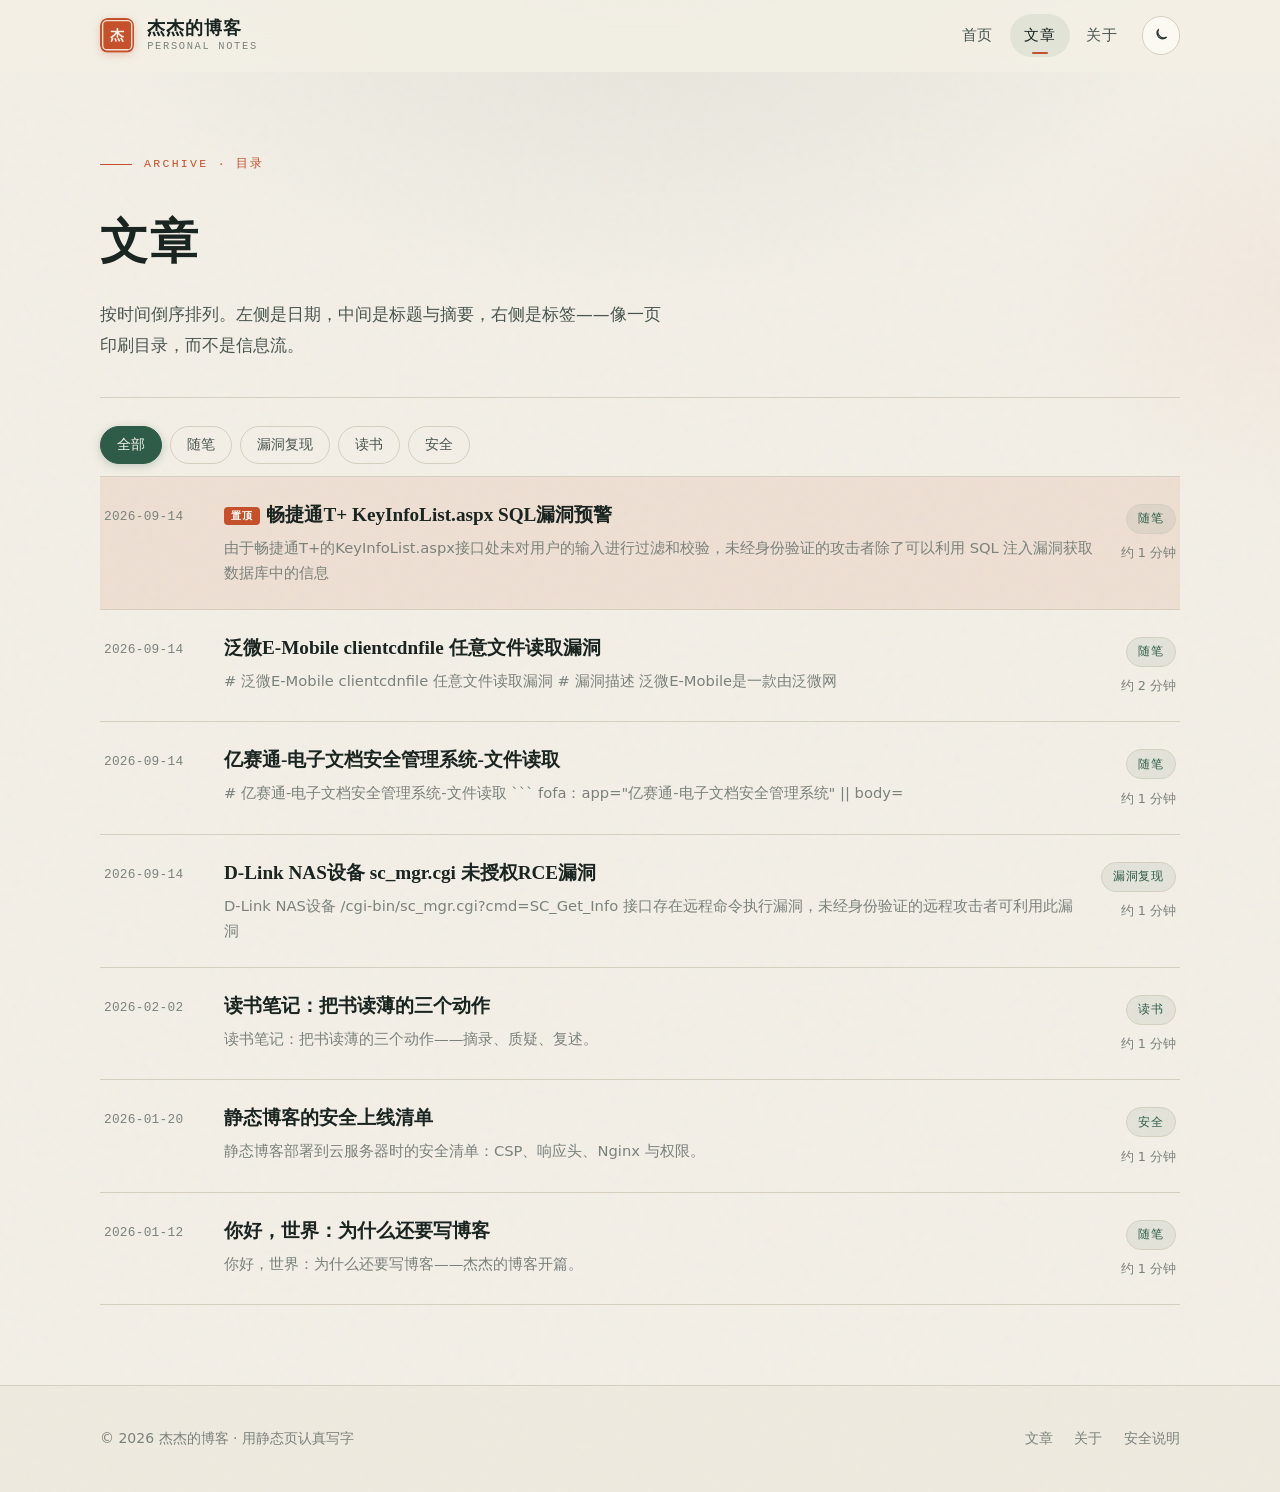
==== posts.html @ 8158917f "Initial release: 杰杰的博客 static site with admin writer - Public blog pages, theme, markdown rendering " ====
<!DOCTYPE html>
<html lang="zh-CN">
<head>
  <meta charset="UTF-8">
  <meta name="viewport" content="width=device-width, initial-scale=1">
  <meta name="description" content="杰杰的博客文章目录：技术、安全、读书与随笔。">
  <meta name="color-scheme" content="light dark">
  <meta http-equiv="Content-Security-Policy" content="default-src 'self'; script-src 'self'; style-src 'self'; img-src 'self' data:; font-src 'self'; connect-src 'self'; base-uri 'self'; form-action 'self'; frame-ancestors 'none'; object-src 'none'">
  <meta name="referrer" content="strict-origin-when-cross-origin">
  <title>文章 · 杰杰的博客</title>
  <link rel="icon" href="assets/favicon.svg" type="image/svg+xml">
  <link rel="stylesheet" href="assets/css/style.css">
  <script src="assets/js/main.js" defer></script>
</head>
<body>
  <div class="progress" id="progress" aria-hidden="true"></div>

  <header class="site-header" id="site-header">
    <div class="header-inner">
      <a class="brand" href="index.html">
        <svg class="brand-seal" viewBox="0 0 64 64" aria-hidden="true">
          <rect width="64" height="64" rx="12" fill="#C4512B"/>
          <rect x="5" y="5" width="54" height="54" rx="8" fill="none" stroke="#F3EFE6" stroke-width="2.5" opacity="0.9"/>
          <text x="32" y="41" text-anchor="middle" font-family="Georgia, serif" font-size="26" font-weight="700" fill="#F3EFE6">杰</text>
        </svg>
        <span class="brand-text">
          <span class="brand-name">杰杰的博客</span>
          <span class="brand-tag">Personal Notes</span>
        </span>
      </a>

      <button class="nav-toggle" id="nav-toggle" type="button" aria-controls="site-nav" aria-expanded="false" aria-label="打开导航菜单">
        <span></span><span></span><span></span>
      </button>

      <nav class="nav" id="site-nav" aria-label="主导航">
        <a class="nav-link" href="index.html">首页</a>
        <a class="nav-link" href="posts.html" aria-current="page">文章</a>
        <a class="nav-link" href="about.html">关于</a>
        <button class="theme-btn" id="theme-toggle" type="button" aria-label="切换主题" aria-pressed="false">
          <svg data-icon="sun" viewBox="0 0 24 24" fill="none" stroke="currentColor" stroke-width="1.8" aria-hidden="true" hidden>
            <circle cx="12" cy="12" r="4"/>
            <path d="M12 2v2M12 20v2M4.9 4.9l1.4 1.4M17.7 17.7l1.4 1.4M2 12h2M20 12h2M4.9 19.1l1.4-1.4M17.7 6.3l1.4-1.4"/>
          </svg>
          <svg data-icon="moon" viewBox="0 0 24 24" fill="none" stroke="currentColor" stroke-width="1.8" aria-hidden="true">
            <path d="M21 14.5A8.5 8.5 0 0 1 9.5 3 7 7 0 1 0 21 14.5z"/>
          </svg>
        </button>
      </nav>
    </div>
  </header>

  <main>
    <header class="page-hero">
      <p class="eyebrow">Archive · 目录</p>
      <h1 class="page-title">文章</h1>
      <p class="page-lead">按时间倒序排列。左侧是日期，中间是标题与摘要，右侧是标签——像一页印刷目录，而不是信息流。</p>
    </header>

    <div class="filter-bar" id="filter-bar" role="toolbar" aria-label="按标签筛选">
      <button class="filter-btn" type="button" data-filter="all" aria-pressed="true">全部</button>
    </div>

    <ul class="post-list" style="margin-top: 1rem;">
      <li class="post-item is-pinned" data-tags="随笔">
        <time class="post-date" datetime="2026-09-14">2026-09-14</time>
        <div class="post-main">
          <h2 class="post-title"><span class="pin-badge">置顶</span><a href="posts/畅捷通t-keyinfolist-aspx-sql漏洞预警.html">畅捷通T+ KeyInfoList.aspx SQL漏洞预警</a></h2>
          <p class="post-excerpt">由于畅捷通T+的KeyInfoList.aspx接口处未对用户的输入进行过滤和校验，未经身份验证的攻击者除了可以利用 SQL 注入漏洞获取数据库中的信息</p>
        </div>
        <div class="post-meta"><span class="tag">随笔</span><span>约 1 分钟</span></div>
      </li>

      <li class="post-item" data-tags="随笔">
        <time class="post-date" datetime="2026-09-14">2026-09-14</time>
        <div class="post-main">
          <h2 class="post-title"><a href="posts/泛微e-mobile-clientcdnfile-任意文件读取漏洞.html">泛微E-Mobile clientcdnfile 任意文件读取漏洞</a></h2>
          <p class="post-excerpt"># 泛微E-Mobile clientcdnfile 任意文件读取漏洞 # 漏洞描述 泛微E-Mobile是一款由泛微网</p>
        </div>
        <div class="post-meta"><span class="tag">随笔</span><span>约 2 分钟</span></div>
      </li>

      <li class="post-item" data-tags="随笔">
        <time class="post-date" datetime="2026-09-14">2026-09-14</time>
        <div class="post-main">
          <h2 class="post-title"><a href="posts/亿赛通-电子文档安全管理系统-文件读取.html">亿赛通-电子文档安全管理系统-文件读取</a></h2>
          <p class="post-excerpt"># 亿赛通-电子文档安全管理系统-文件读取 ``` fofa：app=&quot;亿赛通-电子文档安全管理系统&quot; || body=</p>
        </div>
        <div class="post-meta"><span class="tag">随笔</span><span>约 1 分钟</span></div>
      </li>

      <li class="post-item" data-tags="漏洞复现">
        <time class="post-date" datetime="2026-09-14">2026-09-14</time>
        <div class="post-main">
          <h2 class="post-title"><a href="posts/d-link-nas设备-sc-mgr-cgi-未授权rce漏洞.html">D-Link NAS设备 sc_mgr.cgi 未授权RCE漏洞</a></h2>
          <p class="post-excerpt">D-Link NAS设备 /cgi-bin/sc_mgr.cgi?cmd=SC_Get_Info 接口存在远程命令执行漏洞，未经身份验证的远程攻击者可利用此漏洞</p>
        </div>
        <div class="post-meta"><span class="tag">漏洞复现</span><span>约 1 分钟</span></div>
      </li>

      <li class="post-item" data-tags="读书">
        <time class="post-date" datetime="2026-02-02">2026-02-02</time>
        <div class="post-main">
          <h2 class="post-title"><a href="posts/reading-notes.html">读书笔记：把书读薄的三个动作</a></h2>
          <p class="post-excerpt">读书笔记：把书读薄的三个动作——摘录、质疑、复述。</p>
        </div>
        <div class="post-meta"><span class="tag">读书</span><span>约 1 分钟</span></div>
      </li>

      <li class="post-item" data-tags="安全">
        <time class="post-date" datetime="2026-01-20">2026-01-20</time>
        <div class="post-main">
          <h2 class="post-title"><a href="posts/static-blog-security.html">静态博客的安全上线清单</a></h2>
          <p class="post-excerpt">静态博客部署到云服务器时的安全清单：CSP、响应头、Nginx 与权限。</p>
        </div>
        <div class="post-meta"><span class="tag">安全</span><span>约 1 分钟</span></div>
      </li>

      <li class="post-item" data-tags="随笔">
        <time class="post-date" datetime="2026-01-12">2026-01-12</time>
        <div class="post-main">
          <h2 class="post-title"><a href="posts/hello-world.html">你好，世界：为什么还要写博客</a></h2>
          <p class="post-excerpt">你好，世界：为什么还要写博客——杰杰的博客开篇。</p>
        </div>
        <div class="post-meta"><span class="tag">随笔</span><span>约 1 分钟</span></div>
      </li>

</ul>

    <div class="empty-state" id="empty-state" hidden>
      该标签下暂时没有文章。试试其他标签，或返回<a href="index.html">首页</a>。
    </div>
  </main>

  <footer class="site-footer">
    <div class="footer-inner">
      <p>© 2026 杰杰的博客 · 用静态页认真写字</p>
      <div class="footer-links">
        <a href="posts.html">文章</a>
        <a href="about.html">关于</a>
        <a href="SECURITY.md">安全说明</a>
      </div>
    </div>
  </footer>
</body>
</html>
---- assets/css/style.css ----
/* 杰杰的博客 — 纸墨设计系统 */

:root {
  --paper: #f3efe6;
  --paper-2: #ebe5d7;
  --paper-3: #e2dccd;
  --ink: #1a2420;
  --ink-2: #2c3833;
  --ink-3: #4a5650;
  --haze: #7a827c;
  --moss: #2f5c48;
  --moss-2: #4a7d66;
  --moss-soft: rgba(47, 92, 72, 0.08);
  --cinnabar: #c4512b;
  --cinnabar-2: #e07848;
  --cinnabar-soft: rgba(196, 81, 43, 0.1);
  --gold: #b8924a;
  --line: #d5cfc0;
  --line-2: #c2bba8;
  --card: rgba(255, 253, 247, 0.72);
  --card-solid: #faf7f0;
  --shadow-sm: 0 1px 2px rgba(26, 36, 32, 0.04);
  --shadow: 0 4px 16px rgba(26, 36, 32, 0.06), 0 1px 3px rgba(26, 36, 32, 0.04);
  --shadow-lg: 0 16px 48px rgba(26, 36, 32, 0.1), 0 4px 12px rgba(26, 36, 32, 0.05);
  --radius: 10px;
  --radius-lg: 16px;
  --font-display: "Palatino Linotype", "Book Antiqua", Palatino, "Songti SC", "STSong", "Noto Serif SC", Georgia, serif;
  --font-body: "PingFang SC", "Microsoft YaHei", "Segoe UI", system-ui, -apple-system, sans-serif;
  --font-mono: "Cascadia Code", "SF Mono", Consolas, monospace;
  --content: 44rem;
  --wide: 72rem;
  --pad: clamp(1.25rem, 4vw, 2.25rem);
  --header-h: 4.5rem;
  --ease: cubic-bezier(0.22, 1, 0.36, 1);
}

[data-theme="dark"] {
  --paper: #121816;
  --paper-2: #18201d;
  --paper-3: #1e2824;
  --ink: #ebe6da;
  --ink-2: #d2cdc0;
  --ink-3: #a8ada6;
  --haze: #7d8580;
  --moss: #8fc4a8;
  --moss-2: #a8d4b8;
  --moss-soft: rgba(143, 196, 168, 0.1);
  --cinnabar: #e07848;
  --cinnabar-2: #f0a078;
  --cinnabar-soft: rgba(224, 120, 72, 0.14);
  --gold: #d4b06a;
  --line: #2a342f;
  --line-2: #3a463f;
  --card: rgba(30, 40, 36, 0.75);
  --card-solid: #1a2220;
  --shadow-sm: 0 1px 2px rgba(0, 0, 0, 0.25);
  --shadow: 0 4px 16px rgba(0, 0, 0, 0.3), 0 1px 3px rgba(0, 0, 0, 0.2);
  --shadow-lg: 0 16px 48px rgba(0, 0, 0, 0.4), 0 4px 12px rgba(0, 0, 0, 0.25);
}

*,
*::before,
*::after {
  box-sizing: border-box;
}

html {
  scroll-behavior: smooth;
  -webkit-text-size-adjust: 100%;
}

@media (prefers-reduced-motion: reduce) {
  html { scroll-behavior: auto; }
  *, *::before, *::after {
    animation-duration: 0.01ms !important;
    animation-iteration-count: 1 !important;
    transition-duration: 0.01ms !important;
  }
}

body {
  margin: 0;
  min-height: 100vh;
  font-family: var(--font-body);
  font-size: 1.0625rem;
  line-height: 1.8;
  color: var(--ink);
  background-color: var(--paper);
  background-image:
    radial-gradient(ellipse 90% 50% at 50% -5%, rgba(47, 92, 72, 0.09), transparent 50%),
    radial-gradient(ellipse 40% 30% at 100% 20%, rgba(196, 81, 43, 0.04), transparent 50%),
    url("data:image/svg+xml,%3Csvg viewBox='0 0 200 200' xmlns='http://www.w3.org/2000/svg'%3E%3Cfilter id='n'%3E%3CfeTurbulence type='fractalNoise' baseFrequency='0.85' numOctaves='4' stitchTiles='stitch'/%3E%3C/filter%3E%3Crect width='100%25' height='100%25' filter='url(%23n)' opacity='0.035'/%3E%3C/svg%3E");
  -webkit-font-smoothing: antialiased;
  text-rendering: optimizeLegibility;
}

img, svg { display: block; max-width: 100%; }
[hidden] { display: none !important; }

a {
  color: var(--moss);
  text-decoration: none;
  transition: color 0.2s var(--ease);
}
a:hover { color: var(--cinnabar); }

a:focus-visible,
button:focus-visible {
  outline: 2px solid var(--cinnabar);
  outline-offset: 3px;
  border-radius: 4px;
}

.sr-only {
  position: absolute;
  width: 1px; height: 1px;
  padding: 0; margin: -1px;
  overflow: hidden;
  clip: rect(0, 0, 0, 0);
  border: 0;
}

/* —— 进度条 —— */
.progress {
  position: fixed;
  top: 0; left: 0;
  z-index: 100;
  height: 2px;
  width: 0;
  background: linear-gradient(90deg, var(--moss), var(--cinnabar));
  pointer-events: none;
}

/* —— 刊头 —— */
.site-header {
  position: sticky;
  top: 0;
  z-index: 50;
  height: var(--header-h);
  border-bottom: 1px solid transparent;
  background: color-mix(in srgb, var(--paper) 82%, transparent);
  backdrop-filter: blur(16px) saturate(1.2);
  -webkit-backdrop-filter: blur(16px) saturate(1.2);
  transition: border-color 0.3s ease, box-shadow 0.3s ease;
}

.site-header.is-scrolled {
  border-bottom-color: var(--line);
  box-shadow: var(--shadow-sm);
}

.header-inner {
  display: flex;
  align-items: center;
  justify-content: space-between;
  gap: 1rem;
  max-width: var(--wide);
  height: 100%;
  margin: 0 auto;
  padding: 0 var(--pad);
}

.brand {
  display: inline-flex;
  align-items: center;
  gap: 0.8rem;
  color: var(--ink);
}
.brand:hover { color: var(--ink); }

.brand-seal {
  width: 2.15rem;
  height: 2.15rem;
  border-radius: 8px;
  box-shadow: 0 2px 8px rgba(196, 81, 43, 0.25);
  transition: transform 0.3s var(--ease);
}
.brand:hover .brand-seal { transform: rotate(-6deg) scale(1.05); }

.brand-text {
  display: flex;
  flex-direction: column;
  line-height: 1.25;
}

.brand-name {
  font-family: var(--font-display);
  font-size: 1.1rem;
  font-weight: 600;
  letter-spacing: 0.06em;
}

.brand-tag {
  font-family: var(--font-mono);
  font-size: 0.65rem;
  color: var(--haze);
  letter-spacing: 0.16em;
  text-transform: uppercase;
}

.nav {
  display: flex;
  align-items: center;
  gap: 0.15rem;
}

.nav-link {
  position: relative;
  padding: 0.5rem 0.9rem;
  color: var(--ink-3);
  font-size: 0.9375rem;
  font-weight: 500;
  letter-spacing: 0.04em;
  border-radius: 999px;
  transition: color 0.2s ease, background 0.2s ease;
}
.nav-link:hover {
  color: var(--ink);
  background: var(--moss-soft);
}
.nav-link[aria-current="page"] {
  color: var(--ink);
  background: var(--moss-soft);
}
.nav-link[aria-current="page"]::after {
  content: "";
  position: absolute;
  left: 50%;
  bottom: 0.2rem;
  width: 1rem;
  height: 2px;
  margin-left: -0.5rem;
  background: var(--cinnabar);
  border-radius: 2px;
}

.theme-btn {
  display: inline-flex;
  align-items: center;
  justify-content: center;
  width: 2.4rem;
  height: 2.4rem;
  margin-left: 0.45rem;
  padding: 0;
  border: 1px solid var(--line);
  border-radius: 999px;
  background: var(--card);
  color: var(--ink-2);
  cursor: pointer;
  transition: border-color 0.2s, color 0.2s, background 0.2s, transform 0.2s var(--ease);
}
.theme-btn:hover {
  color: var(--cinnabar);
  border-color: var(--line-2);
  background: var(--card-solid);
  transform: translateY(-1px);
}
.theme-btn svg { width: 1.05rem; height: 1.05rem; }

.nav-toggle {
  display: none;
  width: 2.5rem;
  height: 2.5rem;
  padding: 0;
  border: 1px solid var(--line);
  border-radius: 10px;
  background: var(--card);
  color: var(--ink);
  cursor: pointer;
}
.nav-toggle span {
  display: block;
  width: 1rem;
  height: 1.5px;
  margin: 0.28rem auto;
  background: currentColor;
  border-radius: 1px;
  transition: transform 0.25s var(--ease), opacity 0.2s;
}

/* —— 主体 —— */
main {
  max-width: var(--wide);
  margin: 0 auto;
  padding: 0 var(--pad) 5rem;
}

/* —— 首页 Hero —— */
.hero {
  position: relative;
  display: grid;
  grid-template-columns: 1fr auto;
  gap: clamp(2rem, 5vw, 4rem);
  align-items: end;
  min-height: calc(100svh - var(--header-h) - 4rem);
  padding: clamp(3rem, 10vh, 6rem) 0 clamp(3rem, 8vh, 5rem);
  overflow: hidden;
}

.hero-deco {
  position: absolute;
  right: -2rem;
  top: 10%;
  width: min(42vw, 28rem);
  height: min(42vw, 28rem);
  opacity: 0.55;
  pointer-events: none;
  z-index: 0;
}

.hero-copy {
  position: relative;
  z-index: 1;
  max-width: 36rem;
}

.eyebrow {
  display: inline-flex;
  align-items: center;
  gap: 0.75rem;
  margin: 0 0 1.5rem;
  font-family: var(--font-mono);
  font-size: 0.72rem;
  letter-spacing: 0.2em;
  text-transform: uppercase;
  color: var(--cinnabar);
}
.eyebrow::before {
  content: "";
  width: 2rem;
  height: 1px;
  background: currentColor;
}

.hero-title {
  margin: 0 0 1.5rem;
  font-family: var(--font-display);
  font-size: clamp(2.35rem, 5.5vw, 3.6rem);
  font-weight: 600;
  line-height: 1.22;
  letter-spacing: 0.01em;
  color: var(--ink);
}
.hero-title em {
  font-style: normal;
  color: var(--cinnabar);
  background: linear-gradient(transparent 65%, var(--cinnabar-soft) 65%);
}

.hero-lead {
  margin: 0 0 2.25rem;
  max-width: 32rem;
  color: var(--ink-3);
  font-size: 1.05rem;
  line-height: 1.9;
}

.hero-actions {
  display: flex;
  flex-wrap: wrap;
  gap: 0.75rem;
  align-items: center;
}

.btn {
  display: inline-flex;
  align-items: center;
  justify-content: center;
  gap: 0.45rem;
  min-height: 2.85rem;
  padding: 0.6rem 1.4rem;
  border: 1px solid transparent;
  border-radius: 999px;
  font-family: var(--font-body);
  font-size: 0.9375rem;
  font-weight: 500;
  letter-spacing: 0.03em;
  line-height: 1.2;
  cursor: pointer;
  transition: all 0.25s var(--ease);
}
.btn:active { transform: scale(0.98); }

.btn-primary {
  background: var(--moss);
  color: #f8f5ec;
  box-shadow: 0 4px 14px rgba(47, 92, 72, 0.28);
}
.btn-primary:hover {
  background: var(--ink);
  color: var(--paper);
  box-shadow: 0 6px 20px rgba(26, 36, 32, 0.3);
  transform: translateY(-1px);
}

.btn-ghost {
  background: transparent;
  color: var(--ink-2);
  border-color: var(--line-2);
}
.btn-ghost:hover {
  border-color: var(--moss);
  color: var(--moss);
  background: var(--moss-soft);
  transform: translateY(-1px);
}

.hero-side {
  position: relative;
  z-index: 1;
  display: flex;
  flex-direction: column;
  align-items: center;
  gap: 1.5rem;
  padding: 2rem 1.5rem;
  border: 1px solid var(--line);
  border-radius: var(--radius-lg);
  background: var(--card);
  box-shadow: var(--shadow);
  min-width: 10.5rem;
  backdrop-filter: blur(8px);
}

.hero-seal {
  width: 5rem;
  height: 5rem;
  filter: drop-shadow(0 4px 12px rgba(196, 81, 43, 0.3));
}

.hero-side-label {
  margin: 0;
  font-family: var(--font-display);
  font-size: 1.05rem;
  font-weight: 600;
  letter-spacing: 0.55em;
  writing-mode: vertical-rl;
  text-orientation: upright;
  color: var(--ink);
  line-height: 1.15;
}

.hero-stats {
  display: flex;
  gap: 1.25rem;
  width: 100%;
  padding-top: 1rem;
  border-top: 1px dashed var(--line);
  justify-content: center;
}
.hero-stat {
  text-align: center;
}
.hero-stat b {
  display: block;
  font-family: var(--font-display);
  font-size: 1.25rem;
  color: var(--ink);
  line-height: 1.2;
}
.hero-stat span {
  font-size: 0.7rem;
  color: var(--haze);
  letter-spacing: 0.06em;
}

/* —— 分区 —— */
.section {
  padding: clamp(2.75rem, 7vh, 4.5rem) 0;
  border-top: 1px solid var(--line);
}

.section-head {
  display: flex;
  align-items: end;
  justify-content: space-between;
  gap: 1rem;
  margin-bottom: 2rem;
}

.section-title-wrap {
  display: flex;
  align-items: baseline;
  gap: 0.85rem;
}

.section-num {
  font-family: var(--font-mono);
  font-size: 0.75rem;
  color: var(--cinnabar);
  letter-spacing: 0.1em;
}

.section-title {
  margin: 0;
  font-family: var(--font-display);
  font-size: 1.55rem;
  font-weight: 600;
  letter-spacing: 0.06em;
}

.section-more {
  font-size: 0.875rem;
  color: var(--haze);
  white-space: nowrap;
  transition: color 0.2s;
}
.section-more:hover { color: var(--cinnabar); }

/* —— 精选卡片 —— */
.feature-grid {
  display: grid;
  grid-template-columns: 1.15fr 1fr;
  gap: 1.25rem;
}

.feature-card {
  position: relative;
  display: flex;
  flex-direction: column;
  justify-content: space-between;
  min-height: 15rem;
  padding: 1.75rem 1.75rem 1.5rem;
  border: 1px solid var(--line);
  border-radius: var(--radius-lg);
  background: var(--card);
  color: inherit;
  overflow: hidden;
  transition: border-color 0.3s var(--ease), transform 0.3s var(--ease), box-shadow 0.3s var(--ease);
}
.feature-card:hover {
  color: inherit;
  border-color: var(--line-2);
  transform: translateY(-4px);
  box-shadow: var(--shadow-lg);
}

.feature-card.featured {
  background:
    radial-gradient(ellipse 100% 80% at 0% 0%, var(--moss-soft), transparent 55%),
    radial-gradient(ellipse 60% 50% at 100% 100%, var(--cinnabar-soft), transparent 50%),
    var(--card-solid);
  border-color: color-mix(in srgb, var(--moss) 25%, var(--line));
}

.feature-card::before {
  content: "";
  position: absolute;
  left: 0;
  top: 1.5rem;
  bottom: 1.5rem;
  width: 2px;
  background: linear-gradient(180deg, var(--cinnabar), transparent);
  border-radius: 2px;
  opacity: 0;
  transition: opacity 0.3s;
}
.feature-card:hover::before,
.feature-card.featured::before { opacity: 1; }

.feature-kicker {
  margin: 0 0 1rem;
  font-family: var(--font-mono);
  font-size: 0.72rem;
  letter-spacing: 0.14em;
  color: var(--cinnabar);
  text-transform: uppercase;
}

.feature-title {
  margin: 0 0 0.85rem;
  font-family: var(--font-display);
  font-size: 1.4rem;
  font-weight: 600;
  line-height: 1.4;
  letter-spacing: 0.02em;
}

.feature-desc {
  margin: 0;
  color: var(--ink-3);
  font-size: 0.9375rem;
  line-height: 1.75;
}

.feature-foot {
  display: flex;
  align-items: center;
  justify-content: space-between;
  gap: 1rem;
  margin-top: 1.75rem;
  padding-top: 1.1rem;
  border-top: 1px solid var(--line);
  font-family: var(--font-mono);
  font-size: 0.75rem;
  color: var(--haze);
  letter-spacing: 0.04em;
}

/* —— 文章目录列表 —— */
.post-list {
  list-style: none;
  margin: 0;
  padding: 0;
}

.post-item {
  display: grid;
  grid-template-columns: 6rem 1fr auto;
  gap: 1.25rem 1.5rem;
  align-items: start;
  padding: 1.5rem 0.25rem;
  border-bottom: 1px solid var(--line);
  transition: background 0.2s ease;
}
.post-item:first-child { border-top: 1px solid var(--line); }
.post-item:hover { background: var(--moss-soft); }

.post-date {
  font-family: var(--font-mono);
  font-size: 0.8rem;
  color: var(--haze);
  letter-spacing: 0.02em;
  padding-top: 0.25rem;
}

.post-main { min-width: 0; }

.post-title {
  margin: 0 0 0.4rem;
  font-family: var(--font-display);
  font-size: 1.2rem;
  font-weight: 600;
  line-height: 1.45;
}

.post-title a {
  color: var(--ink);
  background-image: linear-gradient(var(--cinnabar), var(--cinnabar));
  background-position: 0 100%;
  background-repeat: no-repeat;
  background-size: 0 1px;
  transition: background-size 0.3s var(--ease), color 0.2s;
}
.post-title a:hover {
  color: var(--moss);
  background-size: 100% 1px;
}

.post-excerpt {
  margin: 0;
  color: var(--haze);
  font-size: 0.92rem;
  line-height: 1.7;
}

.post-meta {
  display: flex;
  flex-direction: column;
  align-items: flex-end;
  gap: 0.45rem;
  padding-top: 0.2rem;
  color: var(--haze);
  font-size: 0.8rem;
}

.tag {
  display: inline-flex;
  align-items: center;
  padding: 0.2rem 0.7rem;
  border: 1px solid var(--line);
  border-radius: 999px;
  color: var(--moss);
  background: var(--moss-soft);
  font-size: 0.75rem;
  letter-spacing: 0.06em;
  font-weight: 500;
}

.pin-badge {
  display: inline-flex;
  align-items: center;
  margin-right: 0.4rem;
  padding: 0.1rem 0.45rem;
  border-radius: 4px;
  background: var(--cinnabar);
  color: #fff;
  font-size: 0.65rem;
  font-weight: 600;
  letter-spacing: 0.08em;
  vertical-align: middle;
  line-height: 1.4;
}

.post-item.is-pinned {
  background: var(--cinnabar-soft);
}

/* —— 筛选 —— */
.filter-bar {
  display: flex;
  flex-wrap: wrap;
  gap: 0.5rem;
  margin: 1.75rem 0 0.75rem;
}

.filter-btn {
  min-height: 2.35rem;
  padding: 0.4rem 1rem;
  border: 1px solid var(--line);
  border-radius: 999px;
  background: transparent;
  color: var(--ink-3);
  font-family: var(--font-body);
  font-size: 0.875rem;
  font-weight: 500;
  cursor: pointer;
  transition: all 0.2s var(--ease);
}
.filter-btn:hover {
  border-color: var(--moss);
  color: var(--moss);
  background: var(--moss-soft);
}
.filter-btn[aria-pressed="true"] {
  border-color: var(--moss);
  background: var(--moss);
  color: #f8f5ec;
  box-shadow: 0 2px 8px rgba(47, 92, 72, 0.25);
}

.empty-state {
  padding: 3.5rem 1rem;
  text-align: center;
  color: var(--haze);
  border: 1px dashed var(--line);
  border-radius: var(--radius-lg);
  background: var(--card);
}

/* —— 页头 —— */
.page-hero {
  padding: clamp(2.75rem, 8vh, 5rem) 0 2.25rem;
  border-bottom: 1px solid var(--line);
}

.page-title {
  margin: 0 0 0.85rem;
  font-family: var(--font-display);
  font-size: clamp(2.15rem, 4.5vw, 3rem);
  font-weight: 600;
  letter-spacing: 0.04em;
}

.page-lead {
  margin: 0;
  max-width: 36rem;
  color: var(--ink-3);
  font-size: 1.05rem;
  line-height: 1.85;
}

/* —— 文章详情 —— */
.article-layout {
  display: grid;
  grid-template-columns: minmax(0, 1fr) 14.5rem;
  gap: 3rem;
  align-items: start;
  padding-top: 2.75rem;
}

.article-header { margin-bottom: 2.25rem; }

.article-title {
  margin: 0 0 1.15rem;
  font-family: var(--font-display);
  font-size: clamp(1.9rem, 4vw, 2.6rem);
  font-weight: 600;
  line-height: 1.3;
  letter-spacing: 0.02em;
}

.article-meta {
  display: flex;
  flex-wrap: wrap;
  align-items: center;
  gap: 0.65rem 1rem;
  color: var(--haze);
  font-size: 0.875rem;
}
.article-meta time,
.article-meta .meta-mono { font-family: var(--font-mono); }

.prose {
  font-size: 1.05rem;
  line-height: 1.9;
  color: var(--ink-2);
}
.prose > *:first-child { margin-top: 0; }

.prose h2 {
  margin: 2.75rem 0 1rem;
  padding-top: 0.5rem;
  font-family: var(--font-display);
  font-size: 1.4rem;
  font-weight: 600;
  color: var(--ink);
  letter-spacing: 0.03em;
  scroll-margin-top: calc(var(--header-h) + 1rem);
}
.prose h2::before {
  content: "";
  display: block;
  width: 1.75rem;
  height: 2px;
  margin-bottom: 0.85rem;
  background: var(--cinnabar);
  border-radius: 2px;
}

.prose h3 {
  margin: 1.85rem 0 0.75rem;
  font-family: var(--font-display);
  font-size: 1.15rem;
  color: var(--ink);
}

.prose p { margin: 0 0 1.2rem; }

.prose ul, .prose ol {
  margin: 0 0 1.3rem;
  padding-left: 1.4rem;
}
.prose li { margin-bottom: 0.45rem; }

.prose blockquote {
  margin: 1.75rem 0;
  padding: 1.1rem 1.35rem;
  border-left: 3px solid var(--cinnabar);
  border-radius: 0 var(--radius) var(--radius) 0;
  background: var(--moss-soft);
  color: var(--ink-2);
  font-style: normal;
}
.prose blockquote p:last-child { margin-bottom: 0; }

.prose code {
  font-family: var(--font-mono);
  font-size: 0.86em;
  padding: 0.15em 0.4em;
  border-radius: 4px;
  background: var(--paper-3);
  color: var(--ink);
}

.prose img {
  display: block;
  max-width: 100%;
  height: auto;
  margin: 1.5rem auto;
  border: 1px solid var(--line);
  border-radius: var(--radius);
  box-shadow: var(--shadow-sm);
  background: var(--card-solid);
}

.prose pre {
  margin: 1.5rem 0;
  padding: 1.15rem 1.25rem;
  overflow-x: auto;
  border: 1px solid var(--line);
  border-radius: var(--radius);
  background: var(--paper-2);
  line-height: 1.65;
  box-shadow: inset 0 1px 0 rgba(255, 255, 255, 0.04);
}
.prose pre code {
  padding: 0;
  background: transparent;
  font-size: 0.84rem;
}

.prose hr {
  margin: 2.5rem 0;
  border: 0;
  border-top: 1px solid var(--line);
}

.prose table {
  width: 100%;
  margin: 1.5rem 0;
  border-collapse: collapse;
  font-size: 0.9375rem;
  border-radius: var(--radius);
  overflow: hidden;
}
.prose th, .prose td {
  padding: 0.7rem 0.85rem;
  border: 1px solid var(--line);
  text-align: left;
}
.prose th {
  background: var(--moss-soft);
  font-weight: 600;
  color: var(--ink);
}
.prose .table-wrap {
  margin: 1.5rem 0;
  overflow-x: auto;
  border: 1px solid var(--line);
  border-radius: var(--radius);
}
.prose .table-wrap table {
  margin: 0;
  border: 0;
  min-width: 100%;
}
.prose .table-wrap th,
.prose .table-wrap td {
  border-left: 0;
  border-right: 0;
}
.prose .table-wrap tr:first-child th {
  border-top: 0;
}
.prose .table-wrap tr:last-child td {
  border-bottom: 0;
}
.prose del {
  color: var(--haze);
  text-decoration: line-through;
}
.prose ul.task-list,
.prose li.task-item {
  list-style: none;
}
.prose li.task-item {
  margin-left: -0.2rem;
}
.prose li.task-item input[type="checkbox"] {
  margin-right: 0.4rem;
  accent-color: var(--moss);
  vertical-align: -0.1em;
}
.prose h4 {
  margin: 1.4rem 0 0.6rem;
  font-family: var(--font-display);
  font-size: 1.05rem;
  color: var(--ink);
}

.toc {
  position: sticky;
  top: calc(var(--header-h) + 1.25rem);
  padding: 1.15rem 0 1.15rem 1.15rem;
  border-left: 1px solid var(--line);
}

.toc-title {
  margin: 0 0 0.85rem;
  font-family: var(--font-mono);
  font-size: 0.7rem;
  letter-spacing: 0.16em;
  text-transform: uppercase;
  color: var(--haze);
}

.toc-list {
  list-style: none;
  margin: 0;
  padding: 0;
}
.toc-list a {
  display: block;
  padding: 0.35rem 0;
  color: var(--haze);
  font-size: 0.875rem;
  line-height: 1.45;
  border-left: 2px solid transparent;
  margin-left: -1px;
  padding-left: 0.75rem;
  transition: color 0.2s, border-color 0.2s;
}
.toc-list a:hover,
.toc-list a.active {
  color: var(--cinnabar);
  border-left-color: var(--cinnabar);
}

.article-footer {
  display: flex;
  flex-wrap: wrap;
  align-items: center;
  justify-content: space-between;
  gap: 1rem;
  margin-top: 3.5rem;
  padding-top: 1.75rem;
  border-top: 1px solid var(--line);
}

/* —— 关于 —— */
.about-grid {
  display: grid;
  grid-template-columns: 1fr 1fr;
  gap: 1.25rem;
  padding: 2.75rem 0;
}

.about-panel {
  padding: 1.75rem;
  border: 1px solid var(--line);
  border-radius: var(--radius-lg);
  background: var(--card);
  box-shadow: var(--shadow-sm);
  transition: border-color 0.25s, box-shadow 0.25s, transform 0.25s var(--ease);
}
.about-panel:hover {
  border-color: var(--line-2);
  box-shadow: var(--shadow);
  transform: translateY(-2px);
}

.about-panel h2 {
  margin: 0 0 1rem;
  font-family: var(--font-display);
  font-size: 1.2rem;
  letter-spacing: 0.06em;
  color: var(--ink);
}
.about-panel h2::after {
  content: "";
  display: block;
  width: 1.5rem;
  height: 2px;
  margin-top: 0.55rem;
  background: var(--cinnabar);
  border-radius: 2px;
}

.about-panel p {
  margin: 0 0 0.85rem;
  color: var(--ink-2);
  font-size: 0.95rem;
}
.about-panel p:last-child { margin-bottom: 0; }

.skill-list {
  list-style: none;
  margin: 0;
  padding: 0;
}
.skill-list li {
  display: flex;
  justify-content: space-between;
  gap: 1rem;
  padding: 0.7rem 0;
  border-bottom: 1px solid var(--line);
  font-size: 0.9375rem;
}
.skill-list li:last-child { border-bottom: 0; }
.skill-list span:last-child {
  color: var(--haze);
  font-family: var(--font-mono);
  font-size: 0.78rem;
  letter-spacing: 0.04em;
}

/* —— 页脚 —— */
.site-footer {
  border-top: 1px solid var(--line);
  margin-top: auto;
  background: color-mix(in srgb, var(--paper-2) 50%, transparent);
}

.footer-inner {
  display: flex;
  flex-wrap: wrap;
  align-items: center;
  justify-content: space-between;
  gap: 1rem;
  max-width: var(--wide);
  margin: 0 auto;
  padding: 1.65rem var(--pad);
  color: var(--haze);
  font-size: 0.875rem;
}

.footer-links {
  display: flex;
  flex-wrap: wrap;
  gap: 0.75rem 1.35rem;
}
.footer-links a {
  color: var(--haze);
  transition: color 0.2s;
}
.footer-links a:hover { color: var(--cinnabar); }

/* —— 入场动画 —— */
html.js .reveal {
  opacity: 0;
  transform: translateY(16px);
  transition: opacity 0.7s var(--ease), transform 0.7s var(--ease);
}
html.js .reveal.is-visible {
  opacity: 1;
  transform: none;
}

/* —— 响应式 —— */
@media (max-width: 900px) {
  .article-layout { grid-template-columns: 1fr; gap: 1.5rem; }

  .toc {
    position: static;
    order: -1;
    margin-bottom: 0.25rem;
    padding: 0.9rem 1rem;
    border: 1px solid var(--line);
    border-radius: var(--radius);
    background: var(--card);
  }

  .feature-grid,
  .about-grid { grid-template-columns: 1fr; }

  .hero-deco { opacity: 0.25; width: 18rem; height: 18rem; }
}

@media (max-width: 720px) {
  .nav-toggle { display: inline-block; }

  .nav {
    position: fixed;
    top: var(--header-h);
    right: 0; left: 0;
    display: none;
    flex-direction: column;
    align-items: stretch;
    gap: 0.2rem;
    padding: 1rem var(--pad) 1.25rem;
    border-bottom: 1px solid var(--line);
    background: var(--card-solid);
    box-shadow: var(--shadow-lg);
  }
  .nav.is-open { display: flex; }
  .nav-link { padding: 0.9rem 0.85rem; border-radius: var(--radius); }
  .theme-btn {
    margin: 0.5rem 0 0;
    width: 100%;
    border-radius: var(--radius);
    min-height: 2.75rem;
  }

  .hero {
    grid-template-columns: 1fr;
    min-height: auto;
    gap: 2rem;
    padding-top: 2.25rem;
    align-items: start;
  }

  .hero-side {
    flex-direction: row;
    flex-wrap: wrap;
    min-width: 0;
    width: 100%;
    padding: 1.25rem 1.35rem;
    align-items: center;
    gap: 1rem 1.25rem;
  }

  .hero-seal { width: 3.5rem; height: 3.5rem; }

  .hero-side-label {
    writing-mode: horizontal-tb;
    letter-spacing: 0.2em;
    font-size: 1rem;
  }

  .hero-stats {
    width: 100%;
    padding-top: 0.85rem;
    border-top: 1px dashed var(--line);
    justify-content: space-around;
  }

  .hero-deco { display: none; }

  .post-item {
    grid-template-columns: 1fr;
    gap: 0.4rem;
    padding: 1.25rem 0.15rem;
  }

  .post-meta {
    flex-direction: row;
    align-items: center;
    justify-content: flex-start;
  }
}

@media (max-width: 480px) {
  body { font-size: 1rem; }
  .brand-tag { display: none; }
  .feature-card { padding: 1.35rem; min-height: 0; }
}
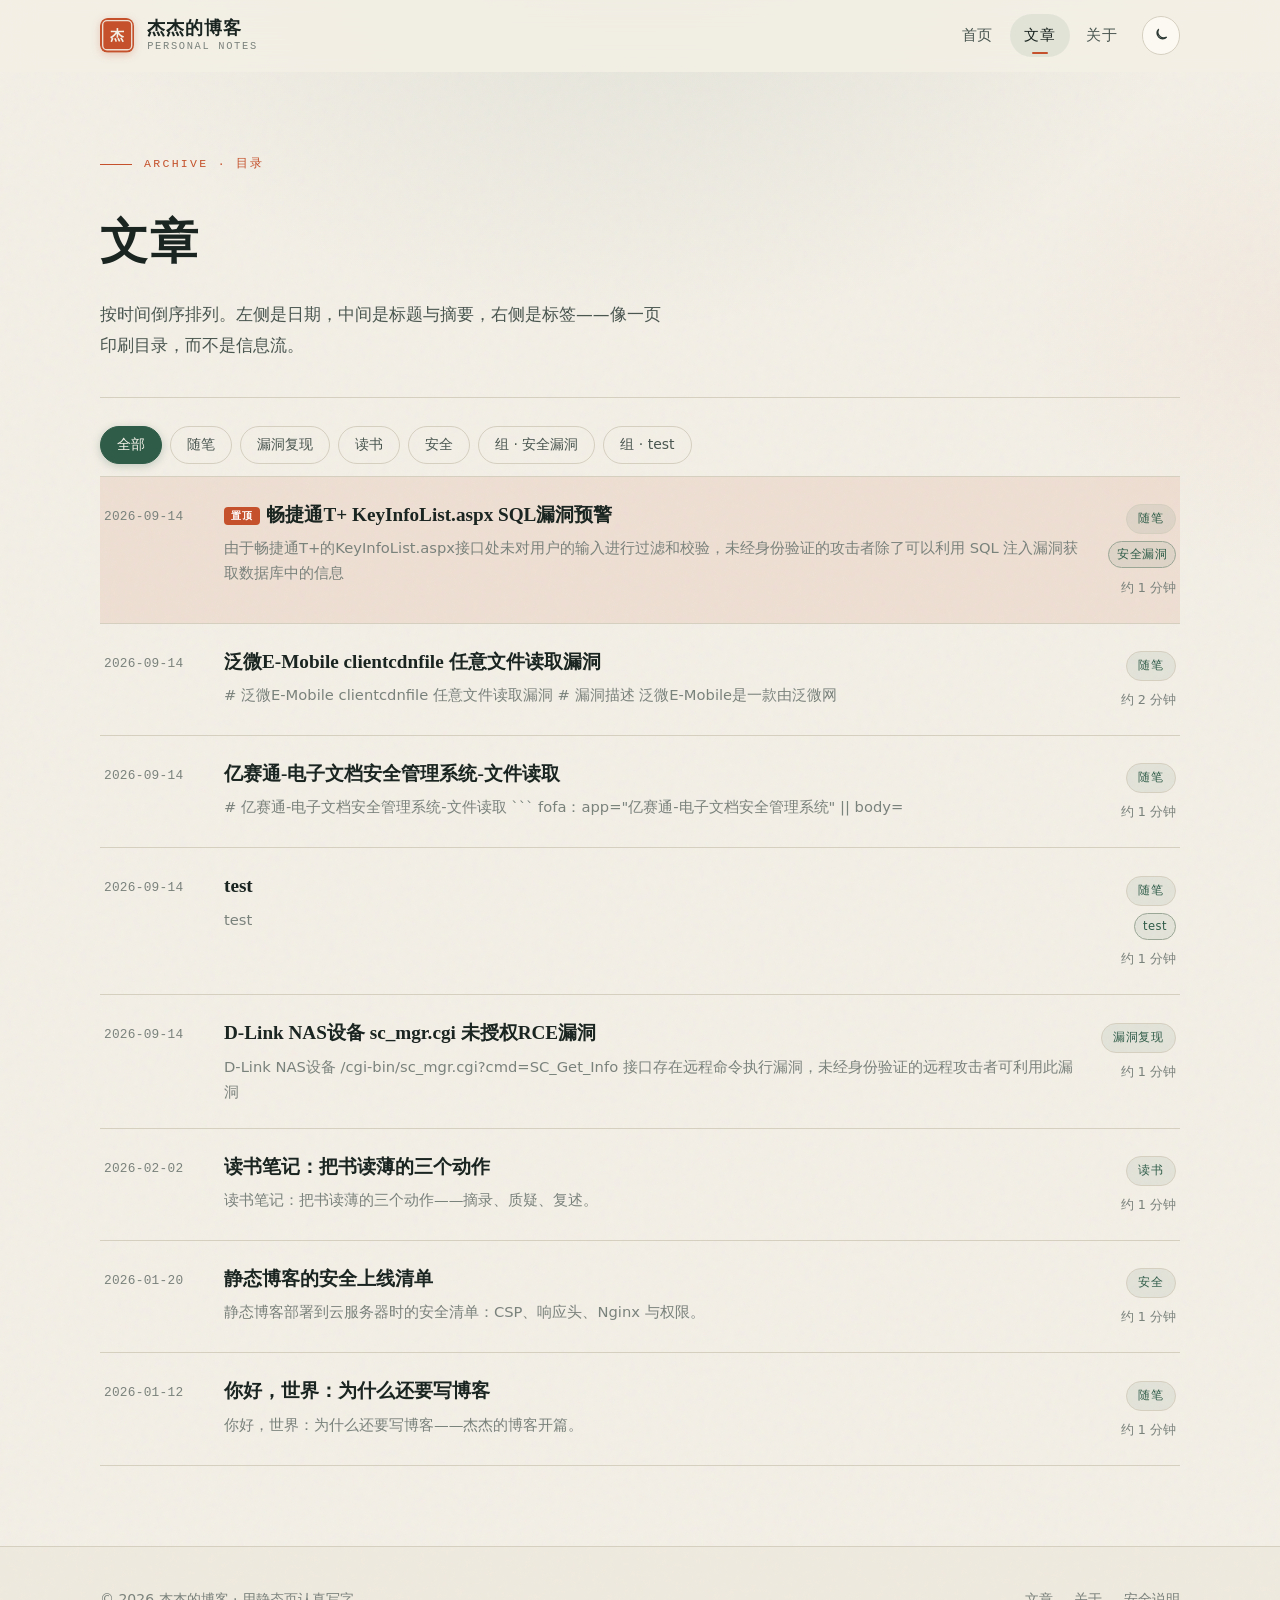
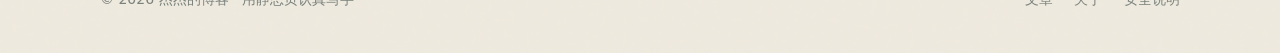
==== commit abee7fde: "Add groups, paste-image upload, harden security - Homepage group showcase (latest 8) and posts filte" ====
--- a/posts.html
+++ b/posts.html
@@ -60,18 +60,19 @@
     <div class="filter-bar" id="filter-bar" role="toolbar" aria-label="按标签筛选">
       <button class="filter-btn" type="button" data-filter="all" aria-pressed="true">全部</button>
     </div>
+    <p id="group-filter-note" class="group-filter-note" hidden></p>
 
     <ul class="post-list" style="margin-top: 1rem;">
-      <li class="post-item is-pinned" data-tags="随笔">
+      <li class="post-item is-pinned" data-tags="随笔" data-group="安全漏洞">
         <time class="post-date" datetime="2026-09-14">2026-09-14</time>
         <div class="post-main">
           <h2 class="post-title"><span class="pin-badge">置顶</span><a href="posts/畅捷通t-keyinfolist-aspx-sql漏洞预警.html">畅捷通T+ KeyInfoList.aspx SQL漏洞预警</a></h2>
           <p class="post-excerpt">由于畅捷通T+的KeyInfoList.aspx接口处未对用户的输入进行过滤和校验，未经身份验证的攻击者除了可以利用 SQL 注入漏洞获取数据库中的信息</p>
         </div>
-        <div class="post-meta"><span class="tag">随笔</span><span>约 1 分钟</span></div>
+        <div class="post-meta"><span class="tag">随笔</span><a class="group-tag" href="posts.html?group=%E5%AE%89%E5%85%A8%E6%BC%8F%E6%B4%9E">安全漏洞</a><span>约 1 分钟</span></div>
       </li>
 
-      <li class="post-item" data-tags="随笔">
+      <li class="post-item" data-tags="随笔" data-group="">
         <time class="post-date" datetime="2026-09-14">2026-09-14</time>
         <div class="post-main">
           <h2 class="post-title"><a href="posts/泛微e-mobile-clientcdnfile-任意文件读取漏洞.html">泛微E-Mobile clientcdnfile 任意文件读取漏洞</a></h2>
@@ -80,7 +81,7 @@
         <div class="post-meta"><span class="tag">随笔</span><span>约 2 分钟</span></div>
       </li>
 
-      <li class="post-item" data-tags="随笔">
+      <li class="post-item" data-tags="随笔" data-group="">
         <time class="post-date" datetime="2026-09-14">2026-09-14</time>
         <div class="post-main">
           <h2 class="post-title"><a href="posts/亿赛通-电子文档安全管理系统-文件读取.html">亿赛通-电子文档安全管理系统-文件读取</a></h2>
@@ -89,7 +90,16 @@
         <div class="post-meta"><span class="tag">随笔</span><span>约 1 分钟</span></div>
       </li>
 
-      <li class="post-item" data-tags="漏洞复现">
+      <li class="post-item" data-tags="随笔" data-group="test">
+        <time class="post-date" datetime="2026-09-14">2026-09-14</time>
+        <div class="post-main">
+          <h2 class="post-title"><a href="posts/test.html">test</a></h2>
+          <p class="post-excerpt">test</p>
+        </div>
+        <div class="post-meta"><span class="tag">随笔</span><a class="group-tag" href="posts.html?group=test">test</a><span>约 1 分钟</span></div>
+      </li>
+
+      <li class="post-item" data-tags="漏洞复现" data-group="">
         <time class="post-date" datetime="2026-09-14">2026-09-14</time>
         <div class="post-main">
           <h2 class="post-title"><a href="posts/d-link-nas设备-sc-mgr-cgi-未授权rce漏洞.html">D-Link NAS设备 sc_mgr.cgi 未授权RCE漏洞</a></h2>
@@ -98,7 +108,7 @@
         <div class="post-meta"><span class="tag">漏洞复现</span><span>约 1 分钟</span></div>
       </li>
 
-      <li class="post-item" data-tags="读书">
+      <li class="post-item" data-tags="读书" data-group="">
         <time class="post-date" datetime="2026-02-02">2026-02-02</time>
         <div class="post-main">
           <h2 class="post-title"><a href="posts/reading-notes.html">读书笔记：把书读薄的三个动作</a></h2>
@@ -107,7 +117,7 @@
         <div class="post-meta"><span class="tag">读书</span><span>约 1 分钟</span></div>
       </li>
 
-      <li class="post-item" data-tags="安全">
+      <li class="post-item" data-tags="安全" data-group="">
         <time class="post-date" datetime="2026-01-20">2026-01-20</time>
         <div class="post-main">
           <h2 class="post-title"><a href="posts/static-blog-security.html">静态博客的安全上线清单</a></h2>
@@ -116,7 +126,7 @@
         <div class="post-meta"><span class="tag">安全</span><span>约 1 分钟</span></div>
       </li>
 
-      <li class="post-item" data-tags="随笔">
+      <li class="post-item" data-tags="随笔" data-group="">
         <time class="post-date" datetime="2026-01-12">2026-01-12</time>
         <div class="post-main">
           <h2 class="post-title"><a href="posts/hello-world.html">你好，世界：为什么还要写博客</a></h2>
--- a/assets/css/style.css
+++ b/assets/css/style.css
@@ -695,6 +695,87 @@
   background: var(--cinnabar-soft);
 }
 
+.group-grid {
+  display: flex;
+  flex-wrap: wrap;
+  gap: 0.75rem;
+}
+
+.group-chip {
+  display: flex;
+  flex-direction: column;
+  gap: 0.25rem;
+  min-width: 9.5rem;
+  padding: 0.85rem 1rem;
+  border: 1px solid var(--line);
+  border-radius: var(--radius);
+  background: var(--card);
+  color: inherit;
+  text-decoration: none;
+  transition: border-color 0.2s ease, transform 0.2s ease, box-shadow 0.2s ease;
+}
+
+.group-chip:hover {
+  color: inherit;
+  border-color: var(--moss);
+  transform: translateY(-2px);
+  box-shadow: var(--shadow);
+}
+
+.group-chip-name {
+  font-family: var(--font-display);
+  font-size: 1.05rem;
+  font-weight: 600;
+  color: var(--ink);
+}
+
+.group-chip-meta {
+  font-family: var(--font-mono);
+  font-size: 0.72rem;
+  color: var(--haze);
+  letter-spacing: 0.02em;
+}
+
+.group-chip-empty {
+  cursor: default;
+  color: var(--haze);
+  font-size: 0.9rem;
+  flex: 1;
+}
+
+.group-chip-empty:hover {
+  border-color: var(--line);
+  transform: none;
+  box-shadow: none;
+}
+
+.group-tag {
+  display: inline-flex;
+  padding: 0.15rem 0.5rem;
+  border-radius: 999px;
+  border: 1px solid color-mix(in srgb, var(--moss) 35%, var(--line));
+  color: var(--moss);
+  background: var(--moss-soft);
+  font-size: 0.72rem;
+  text-decoration: none;
+  letter-spacing: 0.04em;
+}
+
+.group-tag:hover {
+  color: var(--cinnabar);
+  border-color: color-mix(in srgb, var(--cinnabar) 40%, var(--line));
+}
+
+.filter-btn-group {
+  border-style: dashed;
+}
+
+.group-filter-note {
+  margin: 0.5rem 0 0;
+  font-size: 0.85rem;
+  color: var(--moss);
+}
+
 /* —— 筛选 —— */
 .filter-bar {
   display: flex;
@@ -995,6 +1076,44 @@
   margin-top: 3.5rem;
   padding-top: 1.75rem;
   border-top: 1px solid var(--line);
+}
+
+.related-posts {
+  margin-top: 2.5rem;
+  padding: 1.25rem 1.35rem;
+  border: 1px solid var(--line);
+  border-radius: var(--radius-lg);
+  background: var(--card);
+}
+
+.related-posts h2 {
+  margin: 0 0 0.85rem;
+  font-family: var(--font-display);
+  font-size: 1.1rem;
+  letter-spacing: 0.04em;
+}
+
+.related-posts ul {
+  list-style: none;
+  margin: 0;
+  padding: 0;
+}
+
+.related-posts li {
+  display: flex;
+  justify-content: space-between;
+  gap: 1rem;
+  padding: 0.55rem 0;
+  border-bottom: 1px dashed var(--line);
+  font-size: 0.95rem;
+}
+
+.related-posts li:last-child { border-bottom: 0; }
+.related-posts li span {
+  color: var(--haze);
+  font-family: var(--font-mono);
+  font-size: 0.78rem;
+  flex-shrink: 0;
 }
 
 /* —— 关于 —— */
